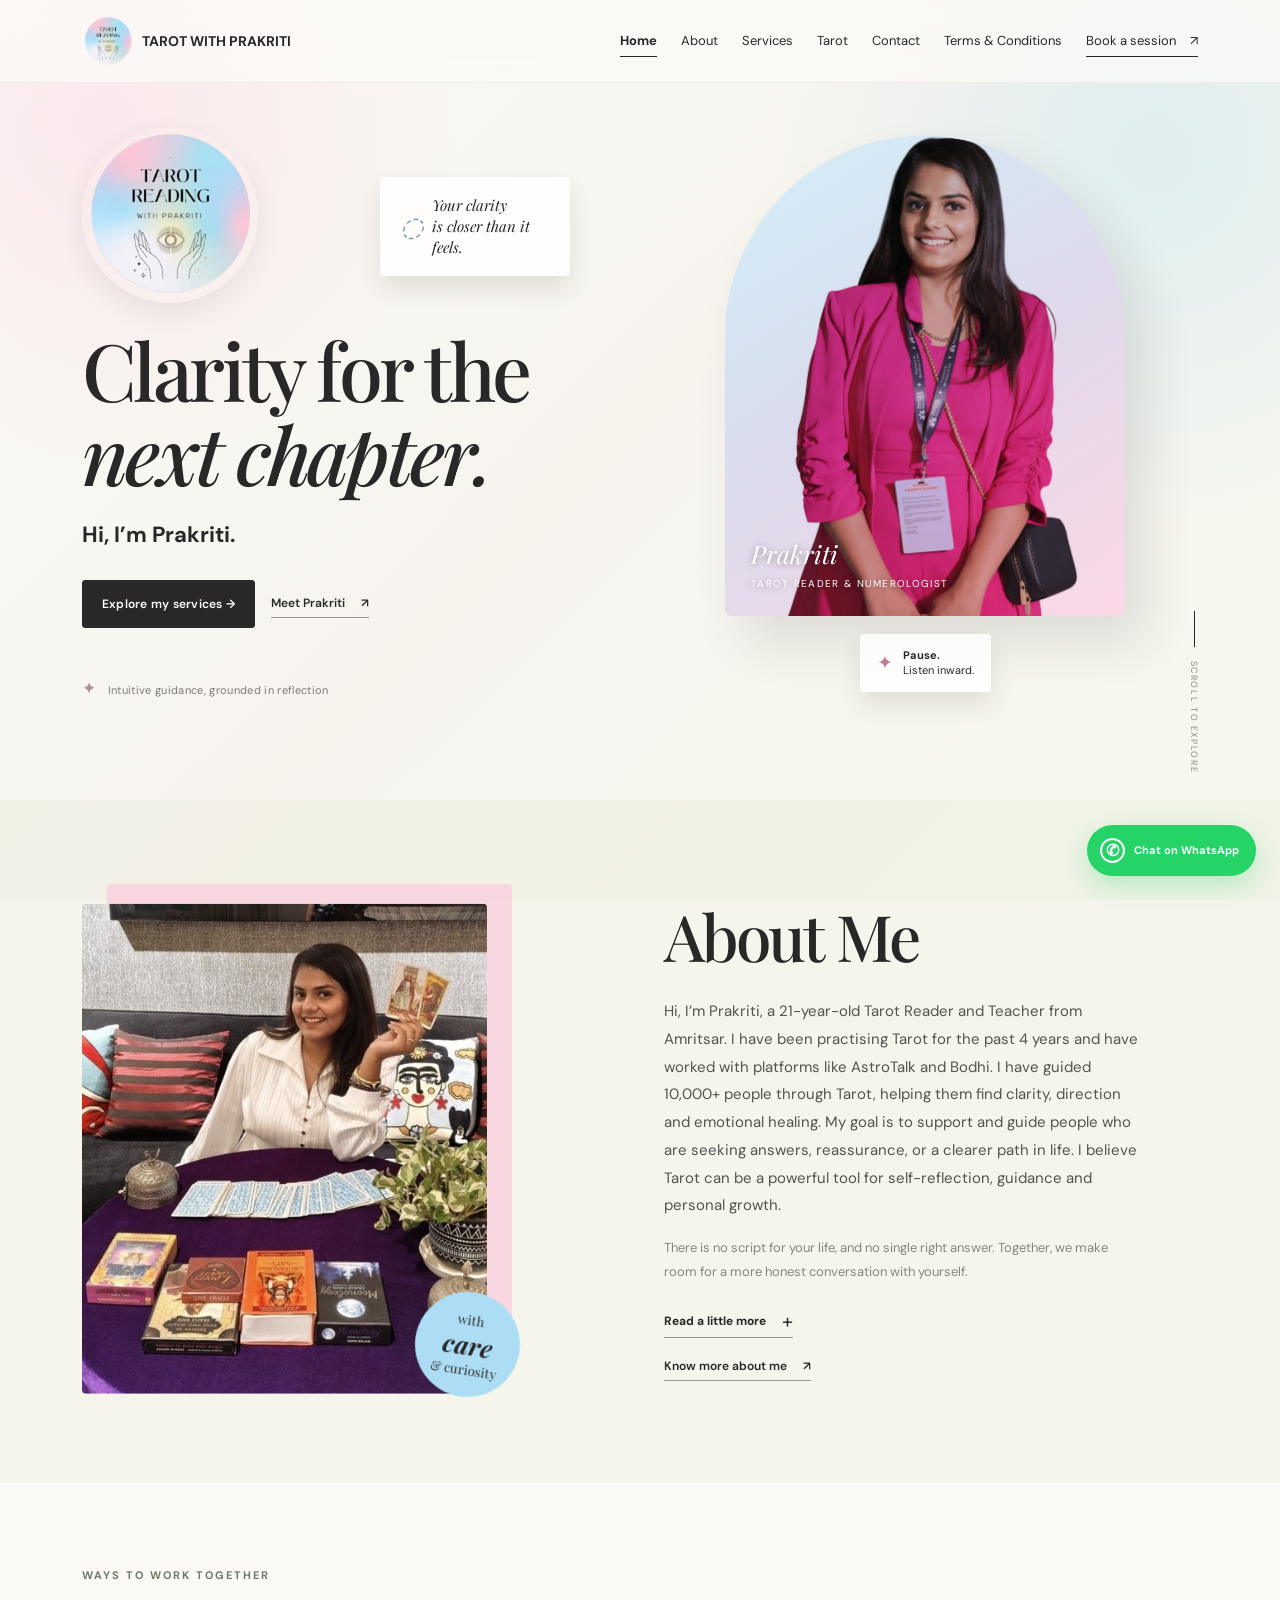
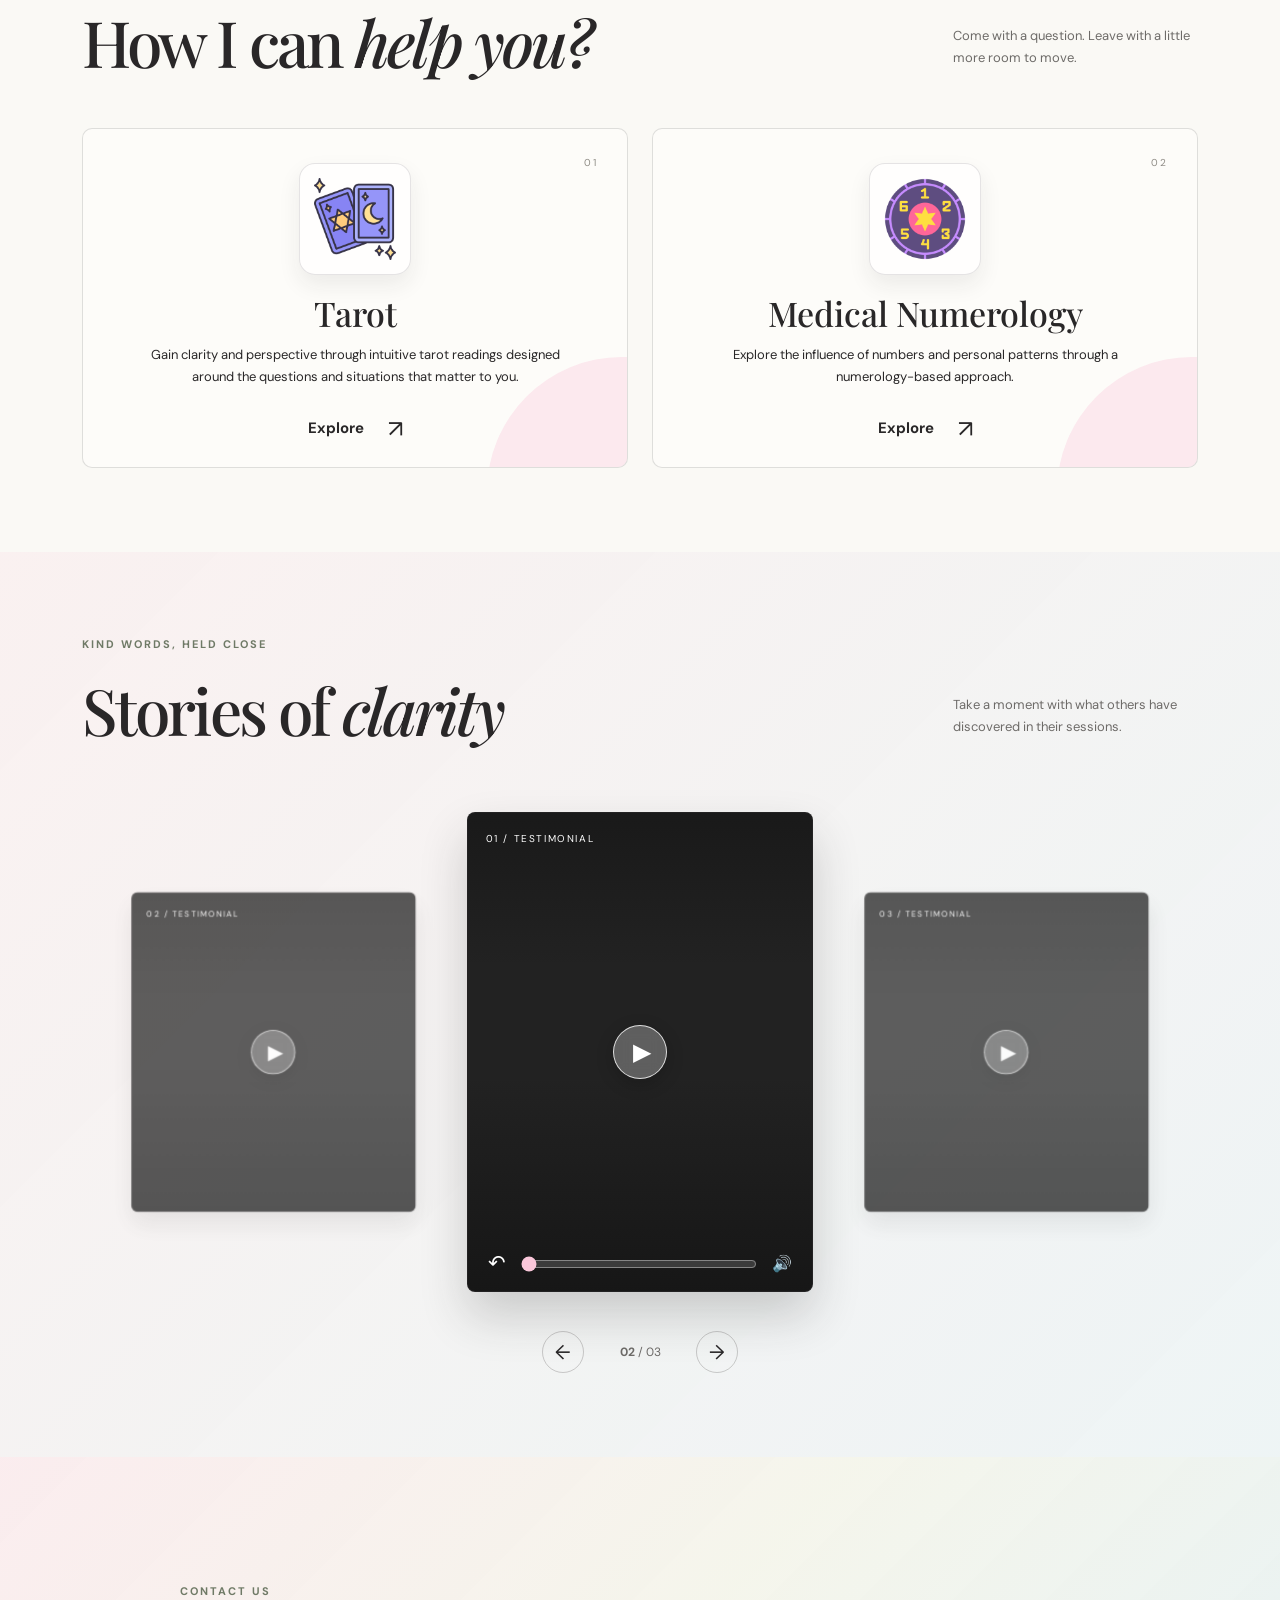
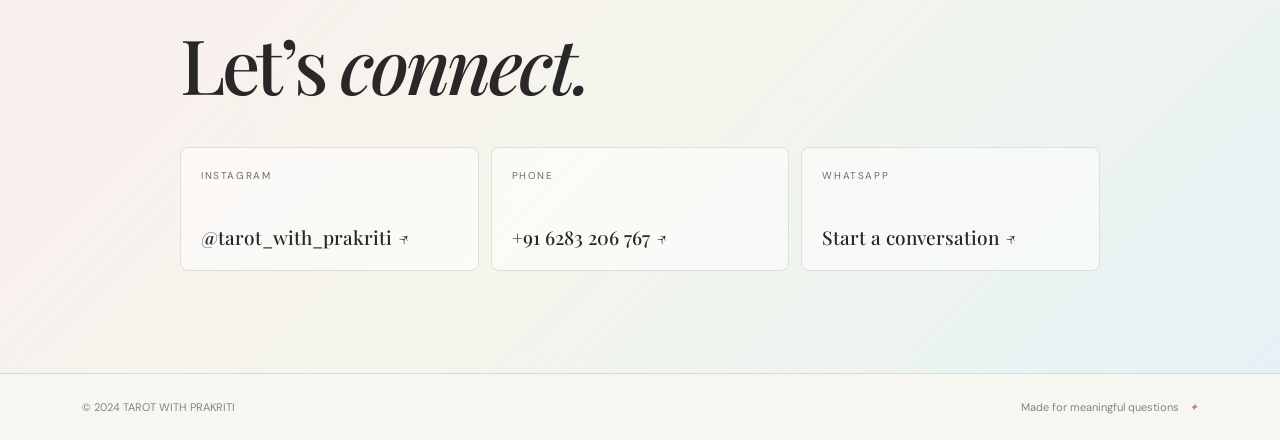
==== index.html @ 8284d666 "first commit" ====
<!doctype html>
<html lang="en">
<head>
  <meta charset="utf-8">
  <meta name="viewport" content="width=device-width, initial-scale=1">
  <meta name="description" content="TAROT WITH PRAKRITI — thoughtful tarot and numerology sessions for clarity, perspective, and self-understanding.">
  <title>TAROT WITH PRAKRITI | Find your next clear step</title>
  <link rel="preconnect" href="https://fonts.googleapis.com">
  <link rel="preconnect" href="https://fonts.gstatic.com" crossorigin>
  <link href="https://fonts.googleapis.com/css2?family=DM+Sans:wght@400;500;600;700&family=Playfair+Display:wght@500;600;700&display=swap" rel="stylesheet">
  <link href="https://cdn.jsdelivr.net/npm/bootstrap@5.3.3/dist/css/bootstrap.min.css" rel="stylesheet">
  <link rel="stylesheet" href="styles.css">
  <link rel="stylesheet" href="responsive-fix.css">
</head>
<body>
  <div class="page-wash"></div>
  <nav class="navbar navbar-expand-lg fixed-top site-nav" aria-label="Main navigation">
    <div class="container">
      <a class="navbar-brand d-flex align-items-center gap-2" href="#home" aria-label="TAROT WITH PRAKRITI home"><img src="logo.PNG" alt="TAROT WITH PRAKRITI logo"><strong>TAROT WITH PRAKRITI</strong></a>
      <button class="navbar-toggler" type="button" data-bs-toggle="collapse" data-bs-target="#mainNav" aria-controls="mainNav" aria-expanded="false" aria-label="Toggle navigation"><span class="navbar-toggler-icon"></span></button>
      <div class="collapse navbar-collapse" id="mainNav"><ul class="navbar-nav ms-auto align-items-lg-center gap-lg-4">
        <li class="nav-item"><a class="nav-link" href="#home">Home</a></li><li class="nav-item"><a class="nav-link" href="#about">About</a></li><li class="nav-item"><a class="nav-link" href="services/">Services</a></li><li class="nav-item"><a class="nav-link" href="tarot/">Tarot</a></li><li class="nav-item"><a class="nav-link" href="#contact">Contact</a></li><li class="nav-item"><a class="nav-link" href="terms-and-conditions/">Terms &amp; Conditions</a></li><li class="nav-item"><a class="nav-cta" href="https://wa.me/916283206767?text=Hi%20can%20I%20get%20more%20info%20on%20this" target="_blank" rel="noopener">Book a session <span>↗</span></a></li>
      </ul></div>
    </div>
  </nav>

  <main>
    <section id="home" class="hero-section section-space"><div class="container position-relative"><div class="row align-items-center gy-5">
      <div class="col-lg-6 hero-copy reveal"><img class="hero-logo" src="logo.PNG" alt="Tarot Reading with Prakriti"><h1>Clarity for the<br><em>next chapter.</em></h1><p class="hero-lede hero-introduction"><strong>Hi, I’m Prakriti.</strong></p><div class="d-flex flex-wrap align-items-center gap-3 hero-actions"><a class="btn btn-primary-soft" href="#services">Explore my services <span>→</span></a><a class="text-link" href="#about">Meet Prakriti <span>↗</span></a></div><div class="hero-note"><span class="tiny-star">✦</span> Intuitive guidance, grounded in reflection</div></div>
      <div class="col-lg-6 hero-visual reveal reveal-delay"><div class="portrait-frame"><div class="portrait-backdrop"></div><img src="prof.png" alt="Prakriti smiling in a pink outfit" class="hero-portrait"><div class="portrait-caption"><span>Prakriti</span><small>Tarot reader &amp; numerologist</small></div></div><div class="floating-note note-top"><span class="note-icon">✦</span><span><strong>Pause.</strong><br>Listen inward.</span></div><div class="floating-note note-bottom"><span class="note-ring">◌</span> Your clarity<br>is closer than it feels.</div></div>
    </div><div class="scroll-cue"><span></span> Scroll to explore</div></div></section>

    <section id="about" class="about-section section-space"><div class="container"><div class="row align-items-center gy-5 gx-lg-5"><div class="col-lg-5 reveal"><div class="about-photo-wrap"><img src="prof2.jpeg" alt="Prakriti at an event" class="about-photo"><div class="about-stamp"><span>with</span><strong>care</strong><span>&amp; curiosity</span></div></div></div><div class="col-lg-6 offset-lg-1 reveal reveal-delay"><h2>About Me</h2><p class="body-copy">Hi, I’m Prakriti, a 21-year-old Tarot Reader and Teacher from Amritsar. I have been practising Tarot for the past 4 years and have worked with platforms like AstroTalk and Bodhi. I have guided 10,000+ people through Tarot, helping them find clarity, direction and emotional healing.

My goal is to support and guide people who are seeking answers, reassurance, or a clearer path in life. I believe Tarot can be a powerful tool for self-reflection, guidance and personal growth.</p><p class="body-copy muted-copy">There is no script for your life, and no single right answer. Together, we make room for a more honest conversation with yourself.</p><a class="text-link dark-link" href="#contact">Know more about me <span>↗</span></a></div></div></div></section>

    <section id="services" class="services-section section-space"><div class="container"><div class="section-heading reveal"><div><p class="section-kicker">Ways to work together</p><h2>How I can <em>help you?</em></h2></div><p>Come with a question. Leave with a little more room to move.</p></div><div class="row g-4"><div class="col-md-6 reveal"><a class="service-card tarot-service" href="tarot/"><div class="service-icon tarot-icon"><span aria-hidden="true">✦</span><small>Tarot</small></div><span class="service-number">01</span><h3>Tarot</h3><p>Gain clarity and perspective through intuitive tarot readings designed around the questions and situations that matter to you.</p><span class="card-arrow">Explore <b>↗</b></span></a></div><div class="col-md-6 reveal reveal-delay"><a class="service-card numerology-service" href="numerology/"><div class="service-icon number-icon"><span>123</span><small>Numbers</small></div><span class="service-number">02</span><h3>Medical Numerology</h3><p>Explore the influence of numbers and personal patterns through a numerology-based approach.</p><span class="card-arrow">Explore <b>↗</b></span></a></div></div></div></section>

    <section id="tarot" class="tarot-section" aria-hidden="true"><div class="container section-space"><div class="tarot-intro reveal"><div><p class="section-kicker">A reading, made personal</p><h2>Tarot <em>readings</em></h2></div><p>Choose an area you’d like clarity on.</p></div><div class="row g-3 category-grid"><div class="col-lg-4 reveal"><button class="category-card category-love" type="button" data-category="Love"><span class="category-label">01 / Love</span><h3>Matters of the<br><em>heart.</em></h3><p>Explore relationships, emotions, connections, and matters of the heart.</p><span class="round-arrow">↗</span></button></div><div class="col-lg-4 reveal reveal-delay"><button class="category-card category-career" type="button" data-category="Career"><span class="category-label">02 / Career</span><h3>Make your next<br><em>move.</em></h3><p>Gain perspective on your professional path, opportunities, decisions, and career direction.</p><span class="round-arrow">↗</span></button></div><div class="col-lg-4 reveal reveal-delay-2"><button class="category-card category-self" type="button" data-category="Self-improvement"><span class="category-label">03 / Self-improvement</span><h3>Come back to<br><em>yourself.</em></h3><p>Reflect on personal growth, inner patterns, confidence, and the path towards becoming your best self.</p><span class="round-arrow">↗</span></button></div></div><div class="questions-heading reveal"><p class="section-kicker">A place to begin</p><h2>What can <em>you ask?</em></h2></div><div class="row g-4 sample-grid"><div class="col-md-4 reveal"><button class="sample-card sample-love" type="button" data-question="Love"><div class="sample-art"><span>♡</span></div><div class="sample-content"><span>Love</span><p>What do I need to understand about my current relationship?</p><b>Open prompt ↗</b></div></button></div><div class="col-md-4 reveal reveal-delay"><button class="sample-card sample-career" type="button" data-question="Career"><div class="sample-art"><span>↗</span></div><div class="sample-content"><span>Career</span><p>What should I know about my current career path?</p><b>Open prompt ↗</b></div></button></div><div class="col-md-4 reveal reveal-delay-2"><button class="sample-card sample-self" type="button" data-question="Self-improvement"><div class="sample-art"><span>✦</span></div><div class="sample-content"><span>Self-improvement</span><p>What is currently holding me back from my personal growth?</p><b>Open prompt ↗</b></div></button></div></div></div></section>

    <section id="testimonials" class="testimonials-section section-space"><div class="container"><div class="section-heading reveal"><div><p class="section-kicker">Kind words, held close</p><h2>Stories of <em>clarity</em></h2></div><p>Take a moment with what others have discovered in their sessions.</p></div><div class="testimonial-carousel reveal" aria-label="Client testimonials"><div class="testimonial-track"><article class="testimonial-card testimonial-left" data-testimonial="1"><video src="t2.MP4" preload="metadata" playsinline></video><div class="testimonial-overlay"><span>02 / testimonial</span><button class="video-play" type="button" aria-label="Play testimonial 2">Play</button></div><div class="video-controls"><button class="video-rewind" type="button" aria-label="Reverse 5 seconds">↶</button><input class="video-timeline" type="range" min="0" max="100" value="0" aria-label="Testimonial timeline"><button class="video-volume" type="button" aria-label="Unmute testimonial">Mute</button></div></article><article class="testimonial-card testimonial-center is-active" data-testimonial="0"><video src="t1.MOV" preload="metadata" playsinline></video><div class="testimonial-overlay"><span>01 / testimonial</span><button class="video-play" type="button" aria-label="Play testimonial 1">Play</button></div><div class="video-controls"><button class="video-rewind" type="button" aria-label="Reverse 5 seconds">↶</button><input class="video-timeline" type="range" min="0" max="100" value="0" aria-label="Testimonial timeline"><button class="video-volume" type="button" aria-label="Unmute testimonial">Mute</button></div></article><article class="testimonial-card testimonial-right" data-testimonial="2"><video src="t3.MP4" preload="metadata" playsinline></video><div class="testimonial-overlay"><span>03 / testimonial</span><button class="video-play" type="button" aria-label="Play testimonial 3">Play</button></div><div class="video-controls"><button class="video-rewind" type="button" aria-label="Reverse 5 seconds">↶</button><input class="video-timeline" type="range" min="0" max="100" value="0" aria-label="Testimonial timeline"><button class="video-volume" type="button" aria-label="Unmute testimonial">Mute</button></div></article></div><div class="testimonial-nav"><button class="testimonial-nav-button testimonial-prev" type="button" aria-label="Previous testimonial">←</button><span><strong>01</strong> / 03</span><button class="testimonial-nav-button testimonial-next" type="button" aria-label="Next testimonial">→</button></div></div></div></section>

    <section id="contact" class="contact-section section-space"><div class="container"><div class="contact-details reveal"><p class="section-kicker">Contact us</p><h2>Let’s <em>connect.</em></h2><div class="contact-links"><a href="https://www.instagram.com/tarot_with_prakriti/" target="_blank" rel="noopener"><span>Instagram</span><b>@tarot_with_prakriti ↗</b></a><a href="tel:+916283206767"><span>Phone</span><b>+91 6283 206 767 ↗</b></a><a href="https://wa.me/916283206767?text=Hi%20can%20I%20get%20more%20info%20on%20this" target="_blank" rel="noopener"><span>WhatsApp</span><b>Start a conversation ↗</b></a></div></div></div></section>
  </main>
  <footer><div class="container d-flex flex-wrap justify-content-between align-items-center gap-3"><span>© 2024 TAROT WITH PRAKRITI</span><span>Made for meaningful questions <i>✦</i></span></div></footer>
  <a class="whatsapp-float" href="https://wa.me/916283206767?text=Hi%20can%20I%20get%20more%20info%20on%20this" target="_blank" rel="noopener" aria-label="Chat with Tarot with Prakriti on WhatsApp" title="Chat on WhatsApp"><span class="whatsapp-mark">✆</span><span>Chat on WhatsApp</span></a>
  <div class="toast-container position-fixed bottom-0 end-0 p-4"><div id="interactionToast" class="toast custom-toast" role="alert" aria-live="assertive" aria-atomic="true"><div class="toast-body"><span class="toast-symbol">✦</span><div><strong id="toastTitle">A thoughtful beginning</strong><p id="toastText">This is a beautiful place to begin your reflection.</p></div><button type="button" class="btn-close" data-bs-dismiss="toast" aria-label="Close"></button></div></div></div>
  <script src="https://cdn.jsdelivr.net/npm/bootstrap@5.3.3/dist/js/bootstrap.bundle.min.js"></script><script src="script.js"></script>
</body>
</html>
---- styles.css ----
:root{--sage:#e1e7cb;--pink:#fac7da;--sky:#adddf4;--ink:#292728;--muted:#6d6b68;--cream:#fbfaf6;--line:rgba(41,39,40,.14);--serif:'Playfair Display',Georgia,serif;--sans:'DM Sans',sans-serif}*{box-sizing:border-box}html{scroll-behavior:smooth}body{background:var(--cream);color:var(--ink);font-family:var(--sans);overflow-x:hidden}.page-wash{position:fixed;inset:0;z-index:-2;background:radial-gradient(circle at 8% 13%,rgba(250,199,218,.34),transparent 25%),radial-gradient(circle at 90% 17%,rgba(173,221,244,.32),transparent 27%),linear-gradient(135deg,#fbfaf6 0%,#f7f4ee 48%,#f5f8ef 100%)}.site-nav{padding:18px 0;background:rgba(251,250,246,.78);backdrop-filter:blur(14px);border-bottom:1px solid rgba(41,39,40,.06);z-index:10}.navbar-brand{font:600 14px var(--sans);letter-spacing:.02em;text-transform:lowercase;color:var(--ink)}.navbar-brand img{width:34px;height:34px;object-fit:cover;border-radius:50%}.nav-link{font-size:13px;color:var(--ink);padding:6px 0!important;position:relative}.nav-link:after{content:'';position:absolute;bottom:0;left:0;width:0;height:1px;background:var(--ink);transition:width .25s}.nav-link:hover:after{width:100%}.nav-cta{display:inline-flex;gap:14px;align-items:center;border-bottom:1px solid var(--ink);padding:6px 0;color:var(--ink);font-size:13px;text-decoration:none}.nav-cta span,.text-link span,.btn span{transition:transform .25s;display:inline-block}.nav-cta:hover,.text-link:hover{color:var(--ink)}.nav-cta:hover span,.text-link:hover span,.btn:hover span{transform:translate(3px,-3px)}.navbar-toggler{border:0;padding:4px}.navbar-toggler:focus{box-shadow:none}.section-space{padding:130px 0}.hero-section{min-height:800px;padding-top:170px;position:relative;display:flex;align-items:center}.orb{position:absolute;border-radius:50%;filter:blur(1px);opacity:.58;pointer-events:none}.orb-one{width:170px;height:170px;background:var(--pink);top:8%;left:-90px}.orb-two{width:230px;height:230px;background:var(--sky);right:-100px;bottom:2%}.eyebrow,.section-kicker{font-size:11px;text-transform:uppercase;letter-spacing:.18em;font-weight:700;color:#6f7a66;margin-bottom:24px}.eyebrow-line{display:inline-block;width:34px;height:1px;background:#6f7a66;vertical-align:middle;margin-right:10px}.hero-logo{width:94px;height:94px;object-fit:cover;border-radius:50%;margin-bottom:24px;box-shadow:0 10px 26px rgba(41,39,40,.08)}h1,h2,h3{font-family:var(--serif);font-weight:500;line-height:1.07}h1{font-size:clamp(52px,6.2vw,90px);letter-spacing:-.045em;margin:0 0 25px}h2{font-size:clamp(42px,5vw,68px);letter-spacing:-.045em;margin:0 0 28px}h3{font-size:34px}em{font-style:italic;font-weight:500}.hero-lede{max-width:465px;color:var(--muted);line-height:1.8;font-size:15px;margin-bottom:30px}.btn-primary-soft{background:var(--ink);color:#fff;border:1px solid var(--ink);border-radius:3px;padding:14px 19px;font-size:12px;font-weight:600;letter-spacing:.02em}.btn-primary-soft:hover{background:#4b4847;border-color:#4b4847;color:#fff}.text-link{font-size:12px;font-weight:600;color:var(--ink);text-decoration:none;border-bottom:1px solid rgba(41,39,40,.45);padding:5px 0;display:inline-flex;gap:16px}.hero-note{font-size:11px;color:#7c7977;margin-top:48px;letter-spacing:.03em}.tiny-star{font-size:17px;color:#b48b99;margin-right:8px}.portrait-frame{position:relative;width:min(100%,480px);height:570px;margin:0 auto;border-radius:240px 240px 8px 8px;overflow:hidden;background:linear-gradient(145deg,var(--sky),var(--pink));box-shadow:20px 26px 50px rgba(41,39,40,.12)}.portrait-backdrop{position:absolute;inset:0;background:linear-gradient(150deg,rgba(225,231,203,.56),rgba(250,199,218,.22) 50%,rgba(173,221,244,.35));mix-blend-mode:screen}.hero-portrait{width:100%;height:100%;object-fit:cover;object-position:50% 20%;filter:saturate(.9);mix-blend-mode:multiply}.portrait-caption{position:absolute;bottom:22px;left:26px;color:#fff;text-shadow:0 1px 7px rgba(0,0,0,.4)}.portrait-caption span{display:block;font:25px var(--serif);font-style:italic}.portrait-caption small{font-size:10px;letter-spacing:.13em;text-transform:uppercase}.floating-note{position:absolute;background:rgba(255,255,255,.78);backdrop-filter:blur(9px);box-shadow:0 12px 24px rgba(41,39,40,.11);font-size:11px;line-height:1.4;padding:14px 17px;border-radius:4px}.note-top{top:17%;right:-8px}.note-icon{font-size:19px;color:#c17e9b;margin-right:10px;vertical-align:middle}.note-bottom{bottom:11%;left:-28px;padding:18px 20px;font-family:var(--serif);font-size:15px;font-style:italic}.note-ring{font-size:27px;color:#719eb3;margin-right:8px;float:left}.scroll-cue{position:absolute;right:10px;bottom:-72px;writing-mode:vertical-rl;text-transform:uppercase;letter-spacing:.18em;font-size:9px;color:#8a8881}.scroll-cue span{display:inline-block;height:36px;border-left:1px solid var(--ink);margin-bottom:10px}.about-section{background:rgba(225,231,203,.24)}.about-photo-wrap{position:relative;padding:25px 25px 0 0;max-width:430px}.about-photo-wrap:before{content:'';position:absolute;inset:0 0 25px 25px;background:var(--pink);opacity:.65;border-radius:4px}.about-photo{position:relative;width:100%;height:490px;object-fit:cover;object-position:50% 15%;border-radius:4px;filter:saturate(.9)}.about-stamp{position:absolute;bottom:2px;right:-8px;width:105px;height:105px;border-radius:50%;background:var(--sky);display:flex;flex-direction:column;align-items:center;justify-content:center;text-align:center;line-height:1.05;transform:rotate(9deg);font:13px var(--serif)}.about-stamp strong{font-size:25px;font-style:italic}.body-copy{max-width:475px;color:#555250;line-height:1.85;font-size:15px}.muted-copy{color:#89847e;font-size:13px}.dark-link{margin-top:14px}.services-section{background:#faf9f5}.section-heading{display:flex;justify-content:space-between;align-items:end;margin-bottom:52px}.section-heading>p{max-width:245px;color:var(--muted);font-size:13px;line-height:1.65;margin:0 0 8px}.section-heading h2{margin-bottom:0}.service-card{position:relative;width:100%;text-align:left;border:1px solid var(--line);min-height:310px;padding:35px;background:#fdfcf9;cursor:pointer;transition:transform .35s,box-shadow .35s,border-color .35s,background .35s;overflow:hidden}.service-card:before{content:'';position:absolute;width:270px;height:270px;border-radius:50%;right:-130px;bottom:-160px;background:var(--pink);opacity:.38;transition:transform .45s}.service-card:hover{transform:translateY(-8px);box-shadow:0 18px 38px rgba(41,39,40,.11);border-color:rgba(41,39,40,.3)}.service-card:hover:before{transform:scale(1.7)}.service-card h3,.service-card p,.service-card .card-arrow{position:relative}.service-card h3{margin:47px 0 12px}.service-card p{max-width:390px;color:var(--muted);font-size:13px;line-height:1.7;margin:0}.service-number{position:absolute;right:35px;top:35px;font-size:10px;letter-spacing:.15em;color:#8e8b85}.service-icon{position:absolute;left:35px;top:31px;width:40px;height:40px;display:flex;align-items:center;justify-content:center;border-radius:50%;background:var(--sage);font-size:22px}.number-icon{background:var(--sky);font:19px var(--serif);position:absolute}.number-icon small{font:12px var(--serif);position:absolute;top:1px;right:3px}.number-icon i{font:12px var(--serif);position:absolute;bottom:2px;left:5px}.card-arrow{position:absolute;right:35px;bottom:35px;font-size:11px;font-weight:700}.card-arrow b{font-size:20px;margin-left:12px;font-weight:400}.placeholder-message{height:0;transition:height .3s;color:#7b7580;font-size:12px}.placeholder-message.show{height:34px;padding-top:20px}.tarot-section{background:linear-gradient(130deg,#f5f8ef 0%,#fdf8f6 52%,#eef7fa 100%);display:none}.tarot-section.is-open{display:block;animation:sectionIn .7s ease both}.tarot-intro{display:flex;justify-content:space-between;align-items:end;margin-bottom:48px}.tarot-intro>p{color:var(--muted);font-size:13px;margin-bottom:9px}.tarot-intro h2{margin:0}.category-card{width:100%;height:330px;border:0;text-align:left;padding:31px;position:relative;overflow:hidden;cursor:pointer;transition:transform .35s,box-shadow .35s}.category-card:hover{transform:translateY(-7px) rotate(.4deg);box-shadow:0 18px 33px rgba(41,39,40,.12)}.category-love{background:linear-gradient(135deg,#f3d2dc,#f9e9dc)}.category-career{background:linear-gradient(135deg,#c4e6f3,#dcebd4)}.category-self{background:linear-gradient(135deg,#e1e7cb,#f6dbe9)}.category-card:after{content:'✦';position:absolute;right:30px;top:25px;font-size:24px;opacity:.48}.category-label{font-size:10px;text-transform:uppercase;letter-spacing:.15em}.category-card h3{position:absolute;bottom:88px;font-size:37px;margin:0}.category-card p{position:absolute;bottom:28px;max-width:75%;font-size:12px;line-height:1.5;margin:0;color:#555050}.round-arrow{position:absolute;right:28px;bottom:28px;width:35px;height:35px;border:1px solid rgba(41,39,40,.35);border-radius:50%;display:grid;place-items:center;font-size:17px;transition:background .25s}.category-card:hover .round-arrow{background:var(--ink);color:#fff}.questions-heading{margin:125px 0 44px}.questions-heading h2{margin:0}.sample-card{width:100%;padding:0;border:1px solid var(--line);background:rgba(255,255,255,.58);text-align:left;cursor:pointer;transition:transform .3s,box-shadow .3s}.sample-card:hover{transform:translateY(-6px);box-shadow:0 15px 29px rgba(41,39,40,.1)}.sample-art{height:160px;display:grid;place-items:center;font-size:69px;font-family:var(--serif);font-style:italic}.sample-love .sample-art{background:linear-gradient(140deg,#f2c6d5,#fde7da);color:#a35b75}.sample-career .sample-art{background:linear-gradient(140deg,#b7e0f1,#dfeccf);color:#4d7f93}.sample-self .sample-art{background:linear-gradient(140deg,#e2e8cb,#f4d4e4);color:#71805a}.sample-content{padding:21px 22px 23px}.sample-content>span{font-size:10px;letter-spacing:.16em;text-transform:uppercase}.sample-content p{min-height:48px;margin:13px 0 18px;font:17px/1.35 var(--serif)}.sample-content b{font-size:11px}.contact-section{padding-top:100px;background:#f7f7f1}.contact-panel{display:flex;justify-content:space-between;align-items:end;padding:57px 65px;background:linear-gradient(120deg,var(--sage),#eef1dd 48%,var(--sky));position:relative;overflow:hidden}.contact-panel:after{content:'✦';position:absolute;right:45%;top:-30px;font-size:160px;color:rgba(255,255,255,.3)}.contact-panel h2{margin:0}.contact-panel>div:last-child{max-width:290px;position:relative;z-index:1}.contact-panel p{font-size:13px;line-height:1.7;color:#5e6256}.btn-dark-soft{background:var(--ink);color:#fff;border-radius:3px;padding:14px 18px;font-size:11px}.btn-dark-soft:hover{background:#4b4847;color:#fff}footer{background:#f7f7f1;padding:25px 0;color:#86837f;font-size:11px;border-top:1px solid var(--line)}footer i{color:#be819a;margin-left:7px}.custom-toast{background:rgba(255,255,255,.92);backdrop-filter:blur(12px);border:1px solid var(--line);box-shadow:0 14px 32px rgba(41,39,40,.14);min-width:310px}.toast-body{display:flex;gap:13px;align-items:flex-start;padding:18px}.toast-symbol{font-size:20px;color:#bb7c97}.toast-body strong{font:17px var(--serif)}.toast-body p{margin:5px 0 0;font-size:11px;color:var(--muted)}.btn-close{margin-left:auto}.reveal{opacity:0;transform:translateY(25px);transition:opacity .75s ease,transform .75s ease}.reveal.is-visible{opacity:1;transform:none}.reveal-delay{transition-delay:.12s}.reveal-delay-2{transition-delay:.24s}@keyframes sectionIn{from{opacity:0;transform:translateY(20px)}to{opacity:1;transform:none}}@media(max-width:991px){.site-nav{padding:12px 0}.navbar-collapse{background:rgba(251,250,246,.97);padding:12px 0}.nav-cta{display:inline-flex;margin-top:8px}.hero-section{padding-top:145px;min-height:auto}.portrait-frame{height:510px;max-width:400px}.section-space{padding:100px 0}.scroll-cue{display:none}.section-heading{align-items:start;flex-direction:column;gap:12px}.section-heading>p{margin:0}.contact-panel{padding:45px 40px;gap:35px}.contact-panel>div:last-child{max-width:240px}}@media(max-width:575px){.section-space{padding:76px 0}.hero-section{padding-top:118px}.hero-logo{width:78px;height:78px}.hero-actions{gap:20px!important}.hero-lede{font-size:14px}.portrait-frame{height:430px;border-radius:210px 210px 7px 7px}.floating-note{font-size:10px}.note-top{right:-2px}.note-bottom{left:-8px;bottom:7%;font-size:13px}.about-photo{height:380px}.about-photo-wrap{max-width:330px}.about-stamp{right:-4px}.service-card{min-height:330px;padding:29px}.service-card h3{margin-top:54px}.service-number{right:29px;top:29px}.service-icon{left:29px;top:26px}.card-arrow{right:29px;bottom:29px}.tarot-intro{display:block}.tarot-intro>p{margin-top:15px}.category-card{height:300px}.category-card h3{font-size:33px}.questions-heading{margin:90px 0 35px}.sample-content p{font-size:16px}.contact-panel{display:block;padding:36px 28px}.contact-panel>div:last-child{max-width:none}.contact-panel h2{font-size:43px;margin-bottom:30px}.custom-toast{min-width:unset;width:calc(100vw - 32px)} }
---- responsive-fix.css ----
@media (max-width: 575px) {
  .orb-two {
    right: 0;
  }
}

.navbar-brand strong {
  font-weight: 700;
  letter-spacing: 0;
  text-transform: uppercase;
}

#home .reveal {
  opacity: 1;
  transform: none;
  transition: none;
}

.navbar-brand img {
  width: 52px;
  height: 52px;
}

.hero-logo {
  width: 176px;
  height: 176px;
  margin-bottom: 24px;
}

.hero-introduction {
  color: var(--ink);
  font-size: 22px;
  line-height: 1.3;
  margin-bottom: 30px;
}

.hero-visual {
  position: relative;
}

.portrait-frame {
  width: min(100%, 400px);
  height: 480px;
}

.floating-note {
  position: static;
  display: flex;
  align-items: center;
  width: fit-content;
  margin-top: 18px;
}

.note-top,
.note-bottom {
  inset: auto;
}

.note-bottom {
  align-self: flex-end;
  margin-right: 12px;
}

.service-card,
.sample-card {
  height: 100%;
}

.service-card {
  display: flex;
  flex-direction: column;
  align-items: center;
  text-align: center;
  height: 340px;
  min-height: 340px;
  border-radius: 10px;
  padding: 34px 38px;
}

.service-card .service-icon {
  position: static;
  flex: 0 0 auto;
  width: 112px;
  height: 112px;
  margin: 0 auto 20px;
  flex-direction: column;
  gap: 2px;
  border: 1px solid rgba(41, 39, 40, .12);
  border-radius: 16px;
  background-color: rgba(255, 255, 255, .7);
  box-shadow: 0 10px 22px rgba(41, 39, 40, .08);
}

.service-card .service-icon > span {
  font-size: 28px;
  line-height: 1;
}

.service-card .tarot-icon,
.service-card .number-icon {
  background-position: center;
  background-repeat: no-repeat;
  background-size: 82px 82px;
}

.service-card .tarot-icon {
  background-image: url('tarot.png');
}

.service-card .number-icon {
  background-image: url('numerology.png');
}

.service-card .tarot-icon > *,
.service-card .number-icon > * {
  display: none;
}

.service-card .service-icon small {
  display: block;
  font: 600 9px var(--sans);
  letter-spacing: .12em;
  text-transform: uppercase;
}

.service-card .number-icon > span {
  font: 600 20px var(--serif);
  letter-spacing: .04em;
}

.service-card .tarot-icon small,
.service-card .number-icon small {
  display: none;
}

.service-card .card-arrow {
  font-size: 15px;
  font-weight: 700;
}

.service-card .card-arrow b {
  font-size: 24px;
}

.service-card .service-number {
  top: 26px;
  right: 30px;
}

.service-card h3 {
  margin: 0 0 13px;
}

.service-card p {
  max-width: 410px;
}

.service-card .card-arrow {
  position: static;
  display: inline-flex;
  align-items: center;
  gap: 12px;
  margin-top: auto;
  padding-top: 22px;
}

.services-section .row {
  align-items: stretch;
}

.services-section .col-md-6 {
  display: flex;
}

.services-section .service-card {
  flex: 1 1 auto;
  height: 340px;
  min-height: 340px;
}

.section-space {
  padding-top: 84px;
  padding-bottom: 84px;
}

.service-view-back {
  display: inline-flex;
  align-items: center;
  gap: 10px;
  margin-bottom: 28px;
  border: 0;
  background: transparent;
  color: var(--ink);
  font-size: 12px;
  font-weight: 700;
  cursor: pointer;
}

.service-view-back:hover {
  text-decoration: underline;
}

.numerology-view {
  display: none;
}

.numerology-view.is-open {
  display: block;
  animation: sectionIn .55s ease both;
}

.whatsapp-float {
  position: fixed;
  right: 24px;
  bottom: 24px;
  z-index: 20;
  display: inline-flex;
  align-items: center;
  gap: 9px;
  padding: 13px 17px 13px 13px;
  border-radius: 999px;
  background: #25d366;
  color: #fff;
  box-shadow: 0 10px 24px rgba(37, 211, 102, .28);
  font-size: 11px;
  font-weight: 700;
  text-decoration: none;
  transition: transform .25s, box-shadow .25s;
}

.whatsapp-float:hover {
  color: #fff;
  transform: translateY(-4px);
  box-shadow: 0 14px 28px rgba(37, 211, 102, .36);
}

.whatsapp-mark {
  display: grid;
  width: 25px;
  height: 25px;
  place-items: center;
  border: 2px solid #fff;
  border-radius: 50%;
  font-size: 16px;
  line-height: 1;
}

@media (min-width: 992px) {
  .site-nav {
    padding-top: 10px;
    padding-bottom: 10px;
  }

  .hero-section {
    padding-top: 112px;
  }
}

@media (max-width: 575px) {
  .site-nav {
    padding-top: 7px;
    padding-bottom: 7px;
  }

  .site-nav .container {
    position: relative;
    min-height: 50px;
    justify-content: center;
  }

  .navbar-brand {
    position: absolute;
    left: 50%;
    transform: translateX(-50%);
    white-space: nowrap;
  }

  .navbar-brand img {
    width: 48px;
    height: 48px;
  }

  .navbar-toggler {
    position: absolute;
    right: 12px;
  }

  .hero-section {
    padding-top: 92px;
  }

  .section-space {
    padding-top: 58px;
    padding-bottom: 58px;
  }

  .hero-logo {
    width: 148px;
    height: 148px;
  }

  .portrait-frame {
    width: min(100%, 320px);
    height: 390px;
  }

  .floating-note {
    margin-top: 14px;
  }

  .service-card {
    min-height: 330px;
    padding: 32px 24px;
  }

  .whatsapp-float {
    right: 14px;
    bottom: 14px;
    padding: 12px;
  }

  .whatsapp-float > span:last-child {
    display: none;
  }

  .note-bottom {
    align-self: center;
    margin-right: 0;
  }
}

.category-card {
  display: flex;
  flex-direction: column;
  justify-content: flex-start;
  gap: 0;
  padding: 32px;
}

.category-card h3 {
  position: static;
  margin: 78px 0 18px;
  font-size: clamp(38px, 4vw, 52px);
  line-height: 1.08;
}

.category-card p {
  position: static;
  max-width: 82%;
  margin: 0;
  line-height: 1.65;
}

.category-card .round-arrow {
  right: 28px;
  bottom: 28px;
}

@media (max-width: 575px) {
  .category-card {
    height: 300px;
    padding: 28px;
  }

  .category-card h3 {
    margin-top: 62px;
    font-size: 38px;
  }

  .category-card p {
    max-width: 78%;
  }
}

.hero-visual {
  display: flex;
  flex-direction: column;
  align-items: center;
}

.hero-visual .floating-note,
.hero-visual .note-bottom {
  align-self: center;
  margin-right: 0;
}

.hero-visual .floating-note {
  max-width: min(100%, 220px);
}

.hero-copy {
  position: relative;
}

.hero-copy .clarity-note {
  position: absolute;
  top: 50px;
  left: 310px;
  z-index: 2;
  margin: 0;
  max-width: 190px;
}

@media (max-width: 575px) {
  .hero-copy .clarity-note {
    top: 0;
    left: 180px;
    max-width: 180px;
  }
}

.category-card:after {
  content: '';
  top: 24px;
  right: 28px;
  width: 58px;
  height: 58px;
  background: url('love.png') center / contain no-repeat;
  opacity: .55;
}

.category-career:after {
  background-image: url('career.png');
}

.category-self:after {
  background-image: url('self.png');
}

.tarot-book-shell {
  display: block;
  width: min(100%, 980px);
  margin: 0 auto;
}

.tarot-book {
  display: grid;
  grid-template-columns: 1fr 1fr;
  min-height: 430px;
  background: #fffdf9;
  border: 1px solid rgba(41, 39, 40, .13);
  box-shadow: 0 24px 45px rgba(41, 39, 40, .12);
  transform-origin: center;
}

.book-page {
  min-width: 0;
  padding: 46px;
}

.book-image-page {
  padding: 18px;
  background: #f1e8df;
  overflow: hidden;
}

.book-image {
  display: block;
  width: 100%;
  height: 100%;
  min-height: 394px;
  object-fit: cover;
}

.book-copy-page {
  position: relative;
  display: flex;
  flex-direction: column;
  justify-content: center;
  background: linear-gradient(145deg, rgba(250, 199, 218, .28), rgba(173, 221, 244, .2));
}

.book-icon {
  width: 44px;
  height: 44px;
  object-fit: contain;
  margin-bottom: 20px;
  filter: grayscale(1);
  opacity: .72;
}

.book-category {
  margin-bottom: 24px;
  color: #666;
  font-size: 30px;
  font-weight: 700;
  letter-spacing: .02em;
  text-transform: uppercase;
}

.book-copy-page h3 {
  margin: 0 0 22px;
  font-size: clamp(38px, 4vw, 58px);
  line-height: 1.04;
}

.book-copy-page p {
  max-width: 340px;
  margin: 0;
  color: var(--muted);
  font-size: 14px;
  line-height: 1.8;
}

.book-question {
  width: min(100%, 340px);
  margin-top: 24px;
  padding: 14px 16px;
  border-left: 3px solid #c78da4;
  background: rgba(255, 255, 255, .62);
}

.book-question span {
  display: block;
  margin-bottom: 7px;
  color: #7b7580;
  font-size: 9px;
  font-weight: 700;
  letter-spacing: .15em;
  text-transform: uppercase;
}

.book-question p {
  margin: 0;
  color: var(--ink);
  font: 16px/1.4 var(--serif);
}

.book-arrow {
  position: absolute;
  right: 42px;
  bottom: 36px;
  display: grid;
  width: 38px;
  height: 38px;
  place-items: center;
  border: 1px solid rgba(41, 39, 40, .25);
  border-radius: 50%;
  font-size: 20px;
}

.book-controls {
  display: flex;
  align-items: center;
  justify-content: center;
  gap: 24px;
  margin-top: 24px;
}

.book-control {
  display: grid;
  width: 42px;
  height: 42px;
  place-items: center;
  border: 1px solid rgba(41, 39, 40, .22);
  border-radius: 50%;
  background: #fffdf9;
  color: var(--ink);
  font-size: 22px;
  cursor: pointer;
  transition: background .25s, color .25s, transform .25s;
}

.book-control:hover {
  background: var(--ink);
  color: #fff;
  transform: translateY(-2px);
}

.book-count {
  color: var(--muted);
  font-size: 12px;
  letter-spacing: .08em;
  text-transform: uppercase;
}

.turn-next { animation: pageTurnNext .5s ease both; }
.turn-previous { animation: pageTurnPrevious .5s ease both; }

@keyframes pageTurnNext { 0% { opacity: .45; transform: perspective(900px) rotateY(-7deg); } 100% { opacity: 1; transform: perspective(900px) rotateY(0); } }
@keyframes pageTurnPrevious { 0% { opacity: .45; transform: perspective(900px) rotateY(7deg); } 100% { opacity: 1; transform: perspective(900px) rotateY(0); } }

@media (max-width: 575px) {
  .tarot-book {
    grid-template-columns: 1fr;
    width: 100%;
  }

  .book-page {
    padding: 24px;
  }

  .book-image-page {
    padding: 12px;
    aspect-ratio: 1 / 1;
  }

  .book-image {
    min-height: 0;
    height: 100%;
    aspect-ratio: 1 / 1;
    object-fit: contain;
  }

  .book-copy-page {
    min-height: 390px;
  }

  .book-icon {
    width: 36px;
    height: 36px;
    margin-bottom: 16px;
  }

  .book-category {
    margin-bottom: 20px;
    font-size: 24px;
  }

  .book-copy-page h3 {
    font-size: 42px;
  }

  .book-question {
    width: 100%;
    margin-top: 20px;
  }

  .book-controls {
    gap: 18px;
    margin-top: 18px;
  }

  .book-control {
    width: 46px;
    height: 46px;
  }
}

.scroll-progress {
  position: fixed;
  top: 0;
  left: 0;
  z-index: 30;
  width: 100%;
  height: 3px;
  background: linear-gradient(90deg, var(--pink), var(--sky));
  transform: scaleX(0);
  transform-origin: left center;
  pointer-events: none;
}

.site-nav {
  transition: padding .3s ease, background .3s ease, box-shadow .3s ease;
}

.site-nav.is-scrolled {
  padding-top: 8px;
  padding-bottom: 8px;
  background: rgba(251, 250, 246, .94);
  box-shadow: 0 8px 22px rgba(41, 39, 40, .07);
}

.nav-link.is-active {
  font-weight: 700;
}

.nav-link.is-active:after {
  width: 100%;
}

main > section {
  scroll-margin-top: 86px;
}

.contact-section .contact-panel {
  transition: transform .45s ease, box-shadow .45s ease;
}

.contact-section .contact-panel:hover {
  transform: translateY(-5px);
  box-shadow: 0 18px 35px rgba(41, 39, 40, .12);
}

.contact-details {
  position: relative;
  max-width: 920px;
  margin: 0 auto;
  padding: 42px 0 18px;
}

.contact-section {
  position: relative;
  overflow: hidden;
  background: linear-gradient(135deg, rgba(250, 199, 218, .26), rgba(225, 231, 203, .24) 48%, rgba(173, 221, 244, .28));
}

.contact-section:before {
  display: none;
}

.contact-details h2 {
  max-width: 520px;
  margin-bottom: 42px;
  font-size: clamp(48px, 6vw, 76px);
}

.contact-links {
  display: grid;
  grid-template-columns: repeat(3, 1fr);
  gap: 12px;
}

.contact-links a {
  display: flex;
  flex-direction: column;
  gap: 12px;
  min-height: 124px;
  justify-content: space-between;
  padding: 20px;
  border: 1px solid rgba(41, 39, 40, .12);
  border-radius: 8px;
  background: rgba(255, 255, 255, .55);
  border-bottom: 1px solid var(--line);
  color: var(--ink);
  text-decoration: none;
  transition: color .25s, transform .25s;
}

.contact-links a + a {
  padding-left: 20px;
  border-left: 1px solid rgba(41, 39, 40, .12);
}

.contact-links a:hover {
  color: #a35b75;
  transform: translateY(-3px);
}

.contact-links span {
  color: var(--muted);
  font-size: 10px;
  letter-spacing: .16em;
  text-transform: uppercase;
}

.contact-links b {
  font: 19px var(--serif);
  font-weight: 500;
}

@media (prefers-reduced-motion: reduce) {
  .site-nav,
  .contact-section .contact-panel,
  .contact-links a {
    transition: none;
  }
}

@media (max-width: 575px) {
  .contact-links {
    display: block;
  }

  .contact-links a,
  .contact-links a + a {
    min-height: 100px;
    padding: 18px;
    border-left: 0;
  }
}

.testimonials-section {
  background: linear-gradient(135deg, rgba(250, 199, 218, .18), rgba(173, 221, 244, .16));
}

.testimonial-carousel {
  width: min(100%, 1080px);
  margin: 0 auto;
}

.testimonial-track {
  position: relative;
  display: grid;
  grid-template-columns: repeat(3, 1fr);
  align-items: center;
  min-height: 510px;
  gap: 20px;
}

.testimonial-card {
  position: relative;
  height: 390px;
  overflow: hidden;
  border: 1px solid rgba(41, 39, 40, .15);
  border-radius: 8px;
  background: #222;
  box-shadow: 0 14px 30px rgba(41, 39, 40, .12);
  transition: transform .45s ease, opacity .45s ease, filter .45s ease, box-shadow .45s ease;
}

.testimonial-card video {
  width: 100%;
  height: 100%;
  object-fit: cover;
  display: block;
}

.testimonial-left,
.testimonial-right {
  transform: scale(.82);
  opacity: .72;
  filter: saturate(.7);
}

.testimonial-center {
  z-index: 2;
  height: 480px;
  transform: scale(1);
  box-shadow: 0 24px 48px rgba(41, 39, 40, .2);
}

.testimonial-overlay {
  position: absolute;
  inset: 0;
  display: flex;
  flex-direction: column;
  justify-content: flex-start;
  padding: 18px;
  background: linear-gradient(180deg, rgba(18, 18, 18, .54), transparent 32%, transparent 55%, rgba(18, 18, 18, .72));
  color: #fff;
  pointer-events: none;
}

.testimonial-overlay span {
  font-size: 10px;
  letter-spacing: .16em;
  text-transform: uppercase;
}

.video-play {
  position: absolute;
  top: 50%;
  left: 50%;
  align-self: center;
  pointer-events: auto;
  border: 1px solid rgba(255, 255, 255, .8);
  border-radius: 50%;
  width: 54px;
  height: 54px;
  background: rgba(255, 255, 255, .28);
  backdrop-filter: blur(8px);
  color: #fff;
  font-size: 0;
  cursor: pointer;
  box-shadow: 0 5px 18px rgba(0, 0, 0, .2);
  transition: transform .25s, background .25s;
  transform: translate(-50%, -50%);
}

.video-play:before {
  content: '▶';
  margin-left: 4px;
  font-size: 24px;
}

.testimonial-card.is-playing .video-play:before {
  content: '❚❚';
  margin-left: 0;
  font-size: 20px;
}

.video-play:hover {
  background: rgba(255, 255, 255, .48);
  transform: translate(-50%, -50%) scale(1.08);
}

.video-controls {
  position: absolute;
  z-index: 3;
  right: 14px;
  bottom: 10px;
  left: 14px;
  display: flex;
  align-items: center;
  gap: 9px;
  opacity: 0;
  transition: opacity .25s;
}

.testimonial-card:hover .video-controls,
.testimonial-card:focus-within .video-controls,
.testimonial-center .video-controls {
  opacity: 1;
}

.video-controls button {
  flex: 0 0 auto;
  border: 0;
  color: #fff;
  background: transparent;
  font-size: 0;
  cursor: pointer;
}

.video-rewind:before {
  content: '↶';
  font-size: 21px;
}

.video-volume:before {
  content: '🔊';
  font-size: 16px;
}

.video-volume.is-muted:before {
  content: '🔇';
}

.video-timeline {
  width: 100%;
  accent-color: var(--pink);
  cursor: pointer;
}

.testimonial-nav {
  display: flex;
  align-items: center;
  justify-content: center;
  gap: 20px;
  margin-top: 24px;
}

.testimonial-nav > span {
  min-width: 72px;
  color: var(--muted);
  font-size: 12px;
  text-align: center;
}

.testimonial-nav-button {
  display: grid;
  width: 42px;
  height: 42px;
  place-items: center;
  border: 1px solid rgba(41, 39, 40, .22);
  border-radius: 50%;
  background: transparent;
  color: var(--ink);
  font-size: 20px;
  cursor: pointer;
}

.testimonial-nav-button:hover {
  background: var(--ink);
  color: #fff;
}

@media (max-width: 767px) {
  .testimonial-track {
    display: block;
    min-height: 430px;
    padding: 0 34px;
  }

  .testimonial-card {
    display: none;
    height: 410px;
  }

  .testimonial-card.is-active,
  .testimonial-center {
    display: block;
    height: 410px;
    transform: none;
    opacity: 1;
    filter: none;
  }

  .testimonial-left,
  .testimonial-right {
    display: none;
  }

  .testimonial-card.is-active .video-controls {
    opacity: 1;
  }
}

.about-photo {
  transform: translateY(var(--about-shift, 0));
  transition: transform .2s ease-out, filter .35s ease;
}

.about-photo-wrap:hover .about-photo {
  filter: saturate(1.05) contrast(1.02);
}

.about-stamp {
  transition: transform .5s ease, box-shadow .35s ease;
}

.about-photo-wrap:hover .about-stamp {
  transform: rotate(0deg) scale(1.06);
  box-shadow: 0 10px 22px rgba(41, 39, 40, .12);
}

.about-toggle {
  display: inline-flex;
  align-items: center;
  gap: 16px;
  margin: 12px 0 0;
  padding: 0 0 7px;
  border: 0;
  border-bottom: 1px solid rgba(41, 39, 40, .45);
  background: transparent;
  color: var(--ink);
  font-size: 12px;
  font-weight: 700;
  cursor: pointer;
}

.about-toggle span {
  font-size: 20px;
  font-weight: 400;
  line-height: .7;
}

.about-more {
  display: grid;
  grid-template-rows: 0fr;
  opacity: 0;
  transition: grid-template-rows .35s ease, opacity .35s ease, margin .35s ease;
}

.about-more p {
  overflow: hidden;
  max-width: 475px;
  margin: 0;
  color: #89847e;
  font-size: 13px;
  line-height: 1.8;
}

.about-more.is-open {
  grid-template-rows: 1fr;
  opacity: 1;
  margin-top: 18px;
}

@media (prefers-reduced-motion: reduce) {
  .about-photo,
  .about-stamp,
  .about-more {
    transition: none;
  }
}

.services-section .service-card,
.services-section .service-card:hover,
.services-section .service-card h3,
.services-section .service-card p,
.services-section .service-card .card-arrow {
  color: var(--ink);
  text-decoration: none;
}
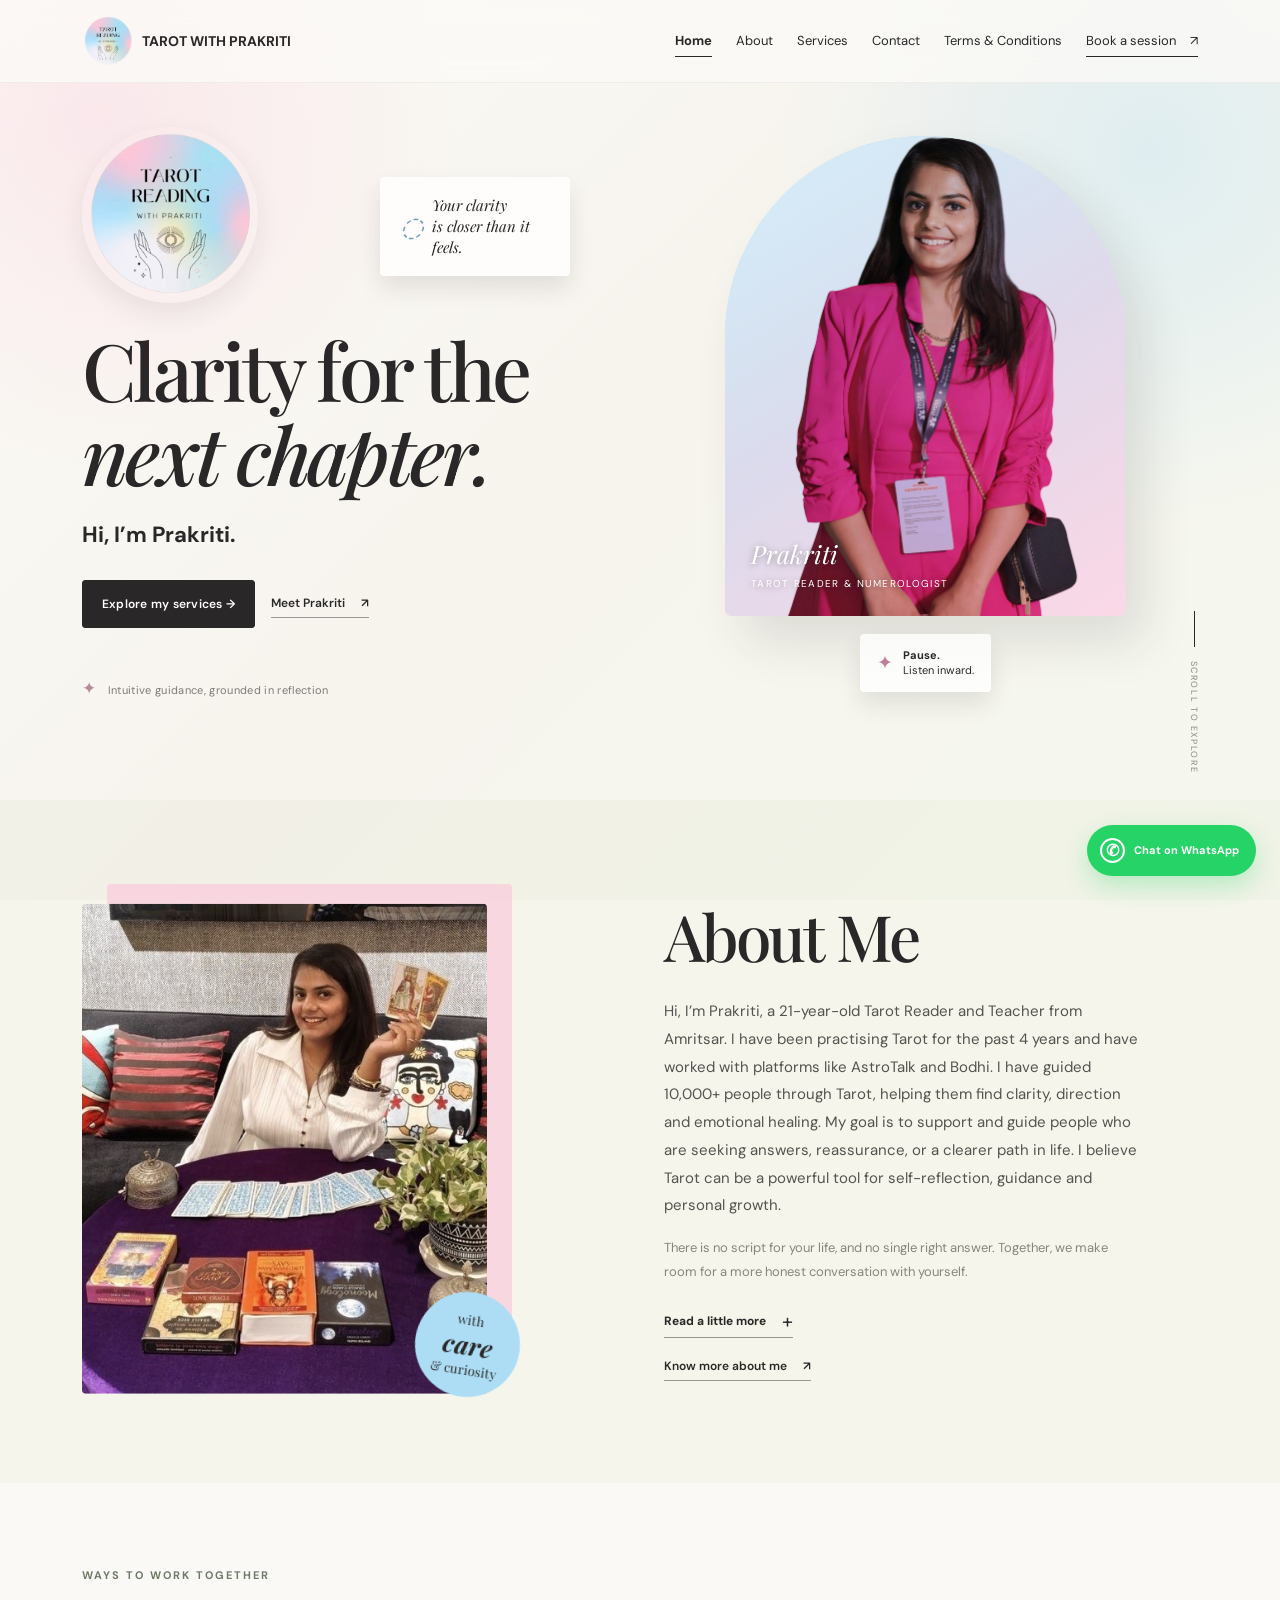
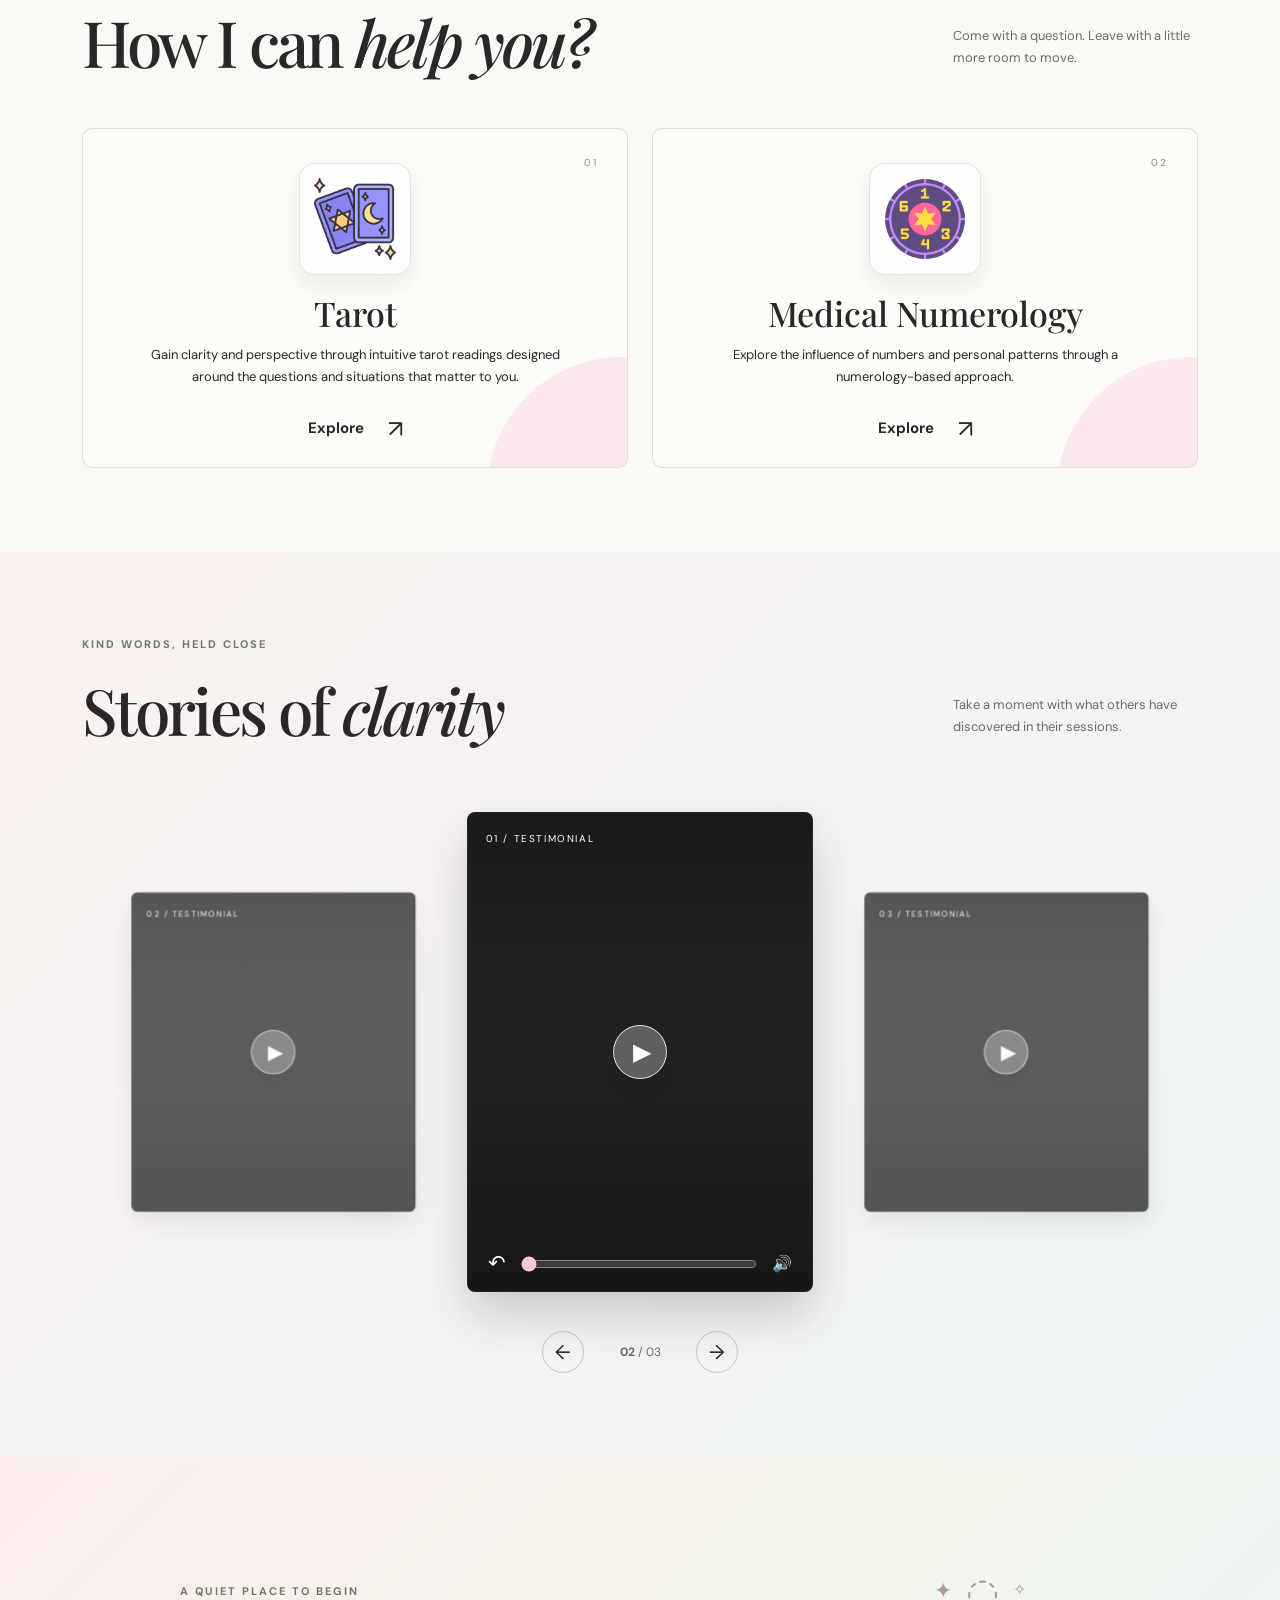
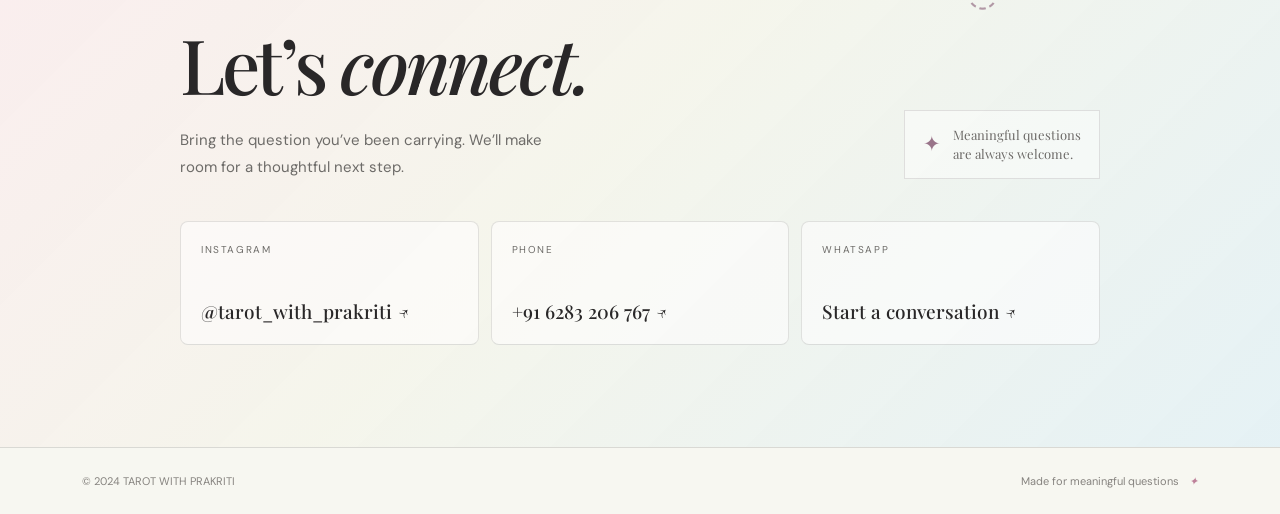
==== commit 79300b8c: "on mobile ui fixes" ====
--- a/index.html
+++ b/index.html
@@ -19,7 +19,7 @@
       <a class="navbar-brand d-flex align-items-center gap-2" href="#home" aria-label="TAROT WITH PRAKRITI home"><img src="logo.PNG" alt="TAROT WITH PRAKRITI logo"><strong>TAROT WITH PRAKRITI</strong></a>
       <button class="navbar-toggler" type="button" data-bs-toggle="collapse" data-bs-target="#mainNav" aria-controls="mainNav" aria-expanded="false" aria-label="Toggle navigation"><span class="navbar-toggler-icon"></span></button>
       <div class="collapse navbar-collapse" id="mainNav"><ul class="navbar-nav ms-auto align-items-lg-center gap-lg-4">
-        <li class="nav-item"><a class="nav-link" href="#home">Home</a></li><li class="nav-item"><a class="nav-link" href="#about">About</a></li><li class="nav-item"><a class="nav-link" href="services/">Services</a></li><li class="nav-item"><a class="nav-link" href="tarot/">Tarot</a></li><li class="nav-item"><a class="nav-link" href="#contact">Contact</a></li><li class="nav-item"><a class="nav-link" href="terms-and-conditions/">Terms &amp; Conditions</a></li><li class="nav-item"><a class="nav-cta" href="https://wa.me/916283206767?text=Hi%20can%20I%20get%20more%20info%20on%20this" target="_blank" rel="noopener">Book a session <span>↗</span></a></li>
+        <li class="nav-item"><a class="nav-link" href="#home">Home</a></li><li class="nav-item"><a class="nav-link" href="#about">About</a></li><li class="nav-item"><a class="nav-link" href="services/">Services</a></li><li class="nav-item"><a class="nav-link" href="#contact">Contact</a></li><li class="nav-item"><a class="nav-link" href="terms-and-conditions/">Terms &amp; Conditions</a></li><li class="nav-item"><a class="nav-cta" href="https://wa.me/916283206767?text=Hi%20can%20I%20get%20more%20info%20on%20this" target="_blank" rel="noopener">Book a session <span>↗</span></a></li>
       </ul></div>
     </div>
   </nav>
@@ -40,7 +40,7 @@
 
     <section id="testimonials" class="testimonials-section section-space"><div class="container"><div class="section-heading reveal"><div><p class="section-kicker">Kind words, held close</p><h2>Stories of <em>clarity</em></h2></div><p>Take a moment with what others have discovered in their sessions.</p></div><div class="testimonial-carousel reveal" aria-label="Client testimonials"><div class="testimonial-track"><article class="testimonial-card testimonial-left" data-testimonial="1"><video src="t2.MP4" preload="metadata" playsinline></video><div class="testimonial-overlay"><span>02 / testimonial</span><button class="video-play" type="button" aria-label="Play testimonial 2">Play</button></div><div class="video-controls"><button class="video-rewind" type="button" aria-label="Reverse 5 seconds">↶</button><input class="video-timeline" type="range" min="0" max="100" value="0" aria-label="Testimonial timeline"><button class="video-volume" type="button" aria-label="Unmute testimonial">Mute</button></div></article><article class="testimonial-card testimonial-center is-active" data-testimonial="0"><video src="t1.MOV" preload="metadata" playsinline></video><div class="testimonial-overlay"><span>01 / testimonial</span><button class="video-play" type="button" aria-label="Play testimonial 1">Play</button></div><div class="video-controls"><button class="video-rewind" type="button" aria-label="Reverse 5 seconds">↶</button><input class="video-timeline" type="range" min="0" max="100" value="0" aria-label="Testimonial timeline"><button class="video-volume" type="button" aria-label="Unmute testimonial">Mute</button></div></article><article class="testimonial-card testimonial-right" data-testimonial="2"><video src="t3.MP4" preload="metadata" playsinline></video><div class="testimonial-overlay"><span>03 / testimonial</span><button class="video-play" type="button" aria-label="Play testimonial 3">Play</button></div><div class="video-controls"><button class="video-rewind" type="button" aria-label="Reverse 5 seconds">↶</button><input class="video-timeline" type="range" min="0" max="100" value="0" aria-label="Testimonial timeline"><button class="video-volume" type="button" aria-label="Unmute testimonial">Mute</button></div></article></div><div class="testimonial-nav"><button class="testimonial-nav-button testimonial-prev" type="button" aria-label="Previous testimonial">←</button><span><strong>01</strong> / 03</span><button class="testimonial-nav-button testimonial-next" type="button" aria-label="Next testimonial">→</button></div></div></div></section>
 
-    <section id="contact" class="contact-section section-space"><div class="container"><div class="contact-details reveal"><p class="section-kicker">Contact us</p><h2>Let’s <em>connect.</em></h2><div class="contact-links"><a href="https://www.instagram.com/tarot_with_prakriti/" target="_blank" rel="noopener"><span>Instagram</span><b>@tarot_with_prakriti ↗</b></a><a href="tel:+916283206767"><span>Phone</span><b>+91 6283 206 767 ↗</b></a><a href="https://wa.me/916283206767?text=Hi%20can%20I%20get%20more%20info%20on%20this" target="_blank" rel="noopener"><span>WhatsApp</span><b>Start a conversation ↗</b></a></div></div></div></section>
+    <section id="contact" class="contact-section section-space"><div class="container"><div class="contact-details reveal"><div class="contact-orbit" aria-hidden="true"><span>✦</span><i>◌</i><b>✧</b></div><p class="section-kicker">A quiet place to begin</p><div class="contact-intro"><div><h2>Let’s <em>connect.</em></h2><p class="contact-copy">Bring the question you’ve been carrying. We’ll make room for a thoughtful next step.</p></div><div class="contact-note"><span>✦</span><p>Meaningful questions<br>are always welcome.</p></div></div><div class="contact-links"><a href="https://www.instagram.com/tarot_with_prakriti/" target="_blank" rel="noopener"><span>Instagram</span><b>@tarot_with_prakriti ↗</b></a><a href="tel:+916283206767"><span>Phone</span><b>+91 6283 206 767 ↗</b></a><a href="https://wa.me/916283206767?text=Hi%20can%20I%20get%20more%20info%20on%20this" target="_blank" rel="noopener"><span>WhatsApp</span><b>Start a conversation ↗</b></a></div></div></div></section>
   </main>
   <footer><div class="container d-flex flex-wrap justify-content-between align-items-center gap-3"><span>© 2024 TAROT WITH PRAKRITI</span><span>Made for meaningful questions <i>✦</i></span></div></footer>
   <a class="whatsapp-float" href="https://wa.me/916283206767?text=Hi%20can%20I%20get%20more%20info%20on%20this" target="_blank" rel="noopener" aria-label="Chat with Tarot with Prakriti on WhatsApp" title="Chat on WhatsApp"><span class="whatsapp-mark">✆</span><span>Chat on WhatsApp</span></a>
--- a/responsive-fix.css
+++ b/responsive-fix.css
@@ -689,6 +689,65 @@
   padding: 42px 0 18px;
 }
 
+.contact-orbit {
+  position: absolute;
+  top: 20px;
+  right: 8%;
+  display: flex;
+  align-items: center;
+  gap: 14px;
+  color: #997489;
+  opacity: .72;
+  font-family: var(--serif);
+  font-size: 22px;
+}
+
+.contact-orbit i {
+  font-size: 38px;
+  font-style: normal;
+}
+
+.contact-orbit b {
+  font-size: 16px;
+  font-weight: 500;
+}
+
+.contact-intro {
+  display: flex;
+  align-items: flex-end;
+  justify-content: space-between;
+  gap: 28px;
+}
+
+.contact-copy {
+  max-width: 390px;
+  margin: -20px 0 40px;
+  color: var(--muted);
+  font-size: 15px;
+  line-height: 1.8;
+}
+
+.contact-note {
+  display: flex;
+  align-items: center;
+  gap: 12px;
+  margin-bottom: 42px;
+  padding: 14px 18px;
+  border: 1px solid rgba(41, 39, 40, .12);
+  background: rgba(255, 255, 255, .45);
+}
+
+.contact-note span {
+  color: #997489;
+  font-size: 21px;
+}
+
+.contact-note p {
+  margin: 0;
+  color: var(--muted);
+  font: 13px/1.5 var(--serif);
+}
+
 .contact-section {
   position: relative;
   overflow: hidden;
@@ -758,6 +817,63 @@
 }
 
 @media (max-width: 575px) {
+  .hero-section {
+    padding-top: 116px;
+  }
+
+  .site-nav .container {
+    padding-top: 5px;
+    padding-bottom: 5px;
+  }
+
+  .services-section .service-card {
+    width: 100%;
+    min-width: 0;
+    overflow: visible;
+  }
+
+  .services-section {
+    overflow-x: hidden;
+  }
+
+  .services-section .service-card h3,
+  .services-section .service-card p {
+    max-width: 100%;
+    overflow-wrap: anywhere;
+  }
+
+  .services-section .service-card .card-arrow {
+    width: 100%;
+    justify-content: center;
+    white-space: nowrap;
+    line-height: 1.3;
+  }
+
+  .contact-orbit {
+    top: 10px;
+    right: 8px;
+    gap: 8px;
+    font-size: 16px;
+  }
+
+  .contact-orbit i {
+    font-size: 28px;
+  }
+
+  .contact-intro {
+    display: block;
+  }
+
+  .contact-copy {
+    margin: -14px 0 22px;
+    font-size: 14px;
+  }
+
+  .contact-note {
+    width: fit-content;
+    margin-bottom: 26px;
+  }
+
   .contact-links {
     display: block;
   }
